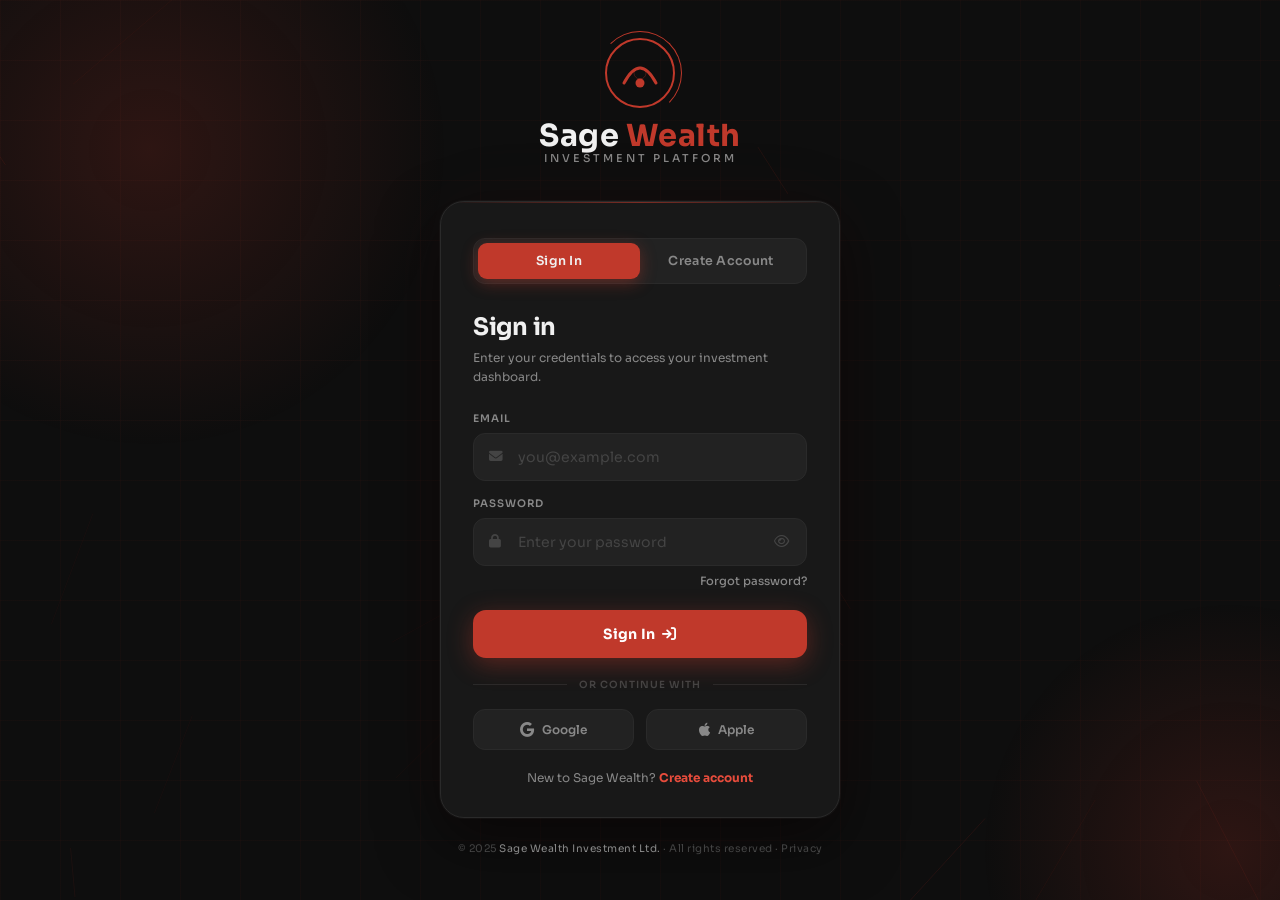
==== index.html @ 9b83692f "Render country flags as images instead of emoji Flag emoji (regional indicator symbols) don't render" ====
<!DOCTYPE html>
<html lang="en">

<head>
    <meta charset="UTF-8" />
    <meta name="viewport" content="width=device-width, initial-scale=1.0" />
    <title>Sage Wealth Investment — Login</title>

    <!-- ══ Open Graph / Social Preview ══ -->
    <meta property="og:title" content="Sage Wealth Investment" />
    <meta property="og:description" content="Secure your financial future with Sage Wealth — BTC investment platform with real-time portfolio tracking." />
    <meta property="og:image" content="https://i.imgur.com/EsULJyq.png" />
    <meta property="og:image:width" content="1200" />
    <meta property="og:image:height" content="630" />
    <meta property="og:image:type" content="image/png" />
    <meta property="og:url" content="https://sage-wealth.vercel.app" />
    <meta property="og:type" content="website" />
    <meta property="og:site_name" content="Sage Wealth" />
    <meta property="og:locale" content="en_US" />
    <meta name="twitter:card" content="summary_large_image" />
    <meta name="twitter:title" content="Sage Wealth Investment" />
    <meta name="twitter:description" content="Secure your financial future with Sage Wealth — BTC investment platform with real-time portfolio tracking." />
    <meta name="twitter:image" content="https://i.imgur.com/EsULJyq.png" />
    <meta name="description" content="Secure your financial future with Sage Wealth — BTC investment platform with real-time portfolio tracking." />
    <meta itemprop="name" content="Sage Wealth Investment" />
    <meta itemprop="description" content="Secure your financial future with Sage Wealth — BTC investment platform with real-time portfolio tracking." />
    <meta itemprop="image" content="https://i.imgur.com/EsULJyq.png" />

    <link rel="icon" type="image/svg+xml" href="data:image/svg+xml,<svg viewBox='0 0 48 48' fill='none' xmlns='http://www.w3.org/2000/svg'><rect width='48' height='48' rx='12' fill='%23111111'/><circle cx='24' cy='24' r='20' stroke='%23c0392b' stroke-width='2'/><path d='M14 30 Q24 10 34 30' stroke='%23c0392b' stroke-width='2.5' fill='none' stroke-linecap='round'/><circle cx='24' cy='30' r='3' fill='%23c0392b'/></svg>" />

    <link rel="preconnect" href="https://fonts.googleapis.com" />
    <link rel="preconnect" href="https://fonts.gstatic.com" crossorigin />
    <link href="https://fonts.googleapis.com/css2?family=Sora:wght@300;400;500;600;700&display=swap" rel="stylesheet" />
    <link rel="stylesheet" href="https://cdnjs.cloudflare.com/ajax/libs/font-awesome/6.5.0/css/all.min.css" />

    <style>
        :root {
            --bg: #0e0e0e;
            --surface: #181818;
            --surface2: #222222;
            --red: #c0392b;
            --red-light: #e74c3c;
            --red-glow: rgba(192, 57, 43, 0.35);
            --red-dim: rgba(192, 57, 43, 0.12);
            --green: #27ae60;
            --text: #f0f0f0;
            --text-muted: #888888;
            --text-dim: #444444;
            --border: #2a2a2a;
            --border-focus: #c0392b;
            --font: 'Sora', sans-serif;
            --radius: 18px;
            --transition: 0.3s cubic-bezier(0.4, 0, 0.2, 1);
        }

        *, *::before, *::after { box-sizing: border-box; margin: 0; padding: 0; }

        html, body {
            height: 100%;
            font-family: var(--font);
            background: var(--bg);
            color: var(--text);
            overflow-x: hidden;
        }

        button { cursor: pointer; border: none; background: none; font-family: inherit; }
        input  { font-family: inherit; }
        a      { text-decoration: none; color: inherit; }

        #bg-canvas { position: fixed; inset: 0; z-index: 0; pointer-events: none; }

        .grid-overlay {
            position: fixed; inset: 0; z-index: 0; pointer-events: none;
            background-image:
                linear-gradient(rgba(192,57,43,0.04) 1px, transparent 1px),
                linear-gradient(90deg, rgba(192,57,43,0.04) 1px, transparent 1px);
            background-size: 60px 60px;
            animation: gridShift 20s linear infinite;
        }
        @keyframes gridShift { 0%{transform:translateY(0)} 100%{transform:translateY(60px)} }

        .glow-spot {
            position: fixed; width: 600px; height: 600px; border-radius: 50%;
            background: radial-gradient(circle, rgba(192,57,43,0.18) 0%, transparent 70%);
            top: -150px; left: -150px; z-index: 0; pointer-events: none;
            animation: glowDrift 12s ease-in-out infinite alternate;
        }
        .glow-spot.right { top:auto; left:auto; bottom:-200px; right:-200px; width:500px; height:500px; animation-delay:-6s; animation-duration:15s; }
        @keyframes glowDrift { 0%{transform:translate(0,0) scale(1);opacity:0.7} 100%{transform:translate(80px,60px) scale(1.2);opacity:1} }

        .particle { position:fixed; border-radius:50%; background:var(--red); opacity:0; pointer-events:none; z-index:0; animation:particleFloat linear infinite; }
        @keyframes particleFloat { 0%{opacity:0;transform:translateY(0) scale(0)} 10%{opacity:0.6} 90%{opacity:0.2} 100%{opacity:0;transform:translateY(-120vh) scale(1.5)} }

        .page-wrap {
            position: relative; z-index: 1; min-height: 100dvh;
            display: flex; flex-direction: column; align-items: center; justify-content: center;
            padding: 32px 20px 40px;
        }

        .brand { display:flex; flex-direction:column; align-items:center; gap:12px; margin-bottom:36px; animation:brandReveal 0.9s cubic-bezier(0.22,1,0.36,1) both; }
        @keyframes brandReveal { from{opacity:0;transform:translateY(-28px) scale(0.9)} to{opacity:1;transform:translateY(0) scale(1)} }

        .logo-ring { width:72px; height:72px; position:relative; }
        .logo-ring svg { width:100%; height:100%; }
        .logo-ring::after {
            content:''; position:absolute; inset:-6px; border-radius:50%;
            border:1.5px solid transparent; border-top-color:var(--red); border-right-color:var(--red);
            animation:ringRotate 3s linear infinite;
        }
        @keyframes ringRotate { to{transform:rotate(360deg)} }

        .brand-name { font-size:1.9rem; font-weight:700; letter-spacing:0.5px; color:var(--text); text-align:center; line-height:1; }
        .brand-name span { color:var(--red); }
        .brand-tagline { font-size:0.68rem; color:var(--text-muted); letter-spacing:3px; text-transform:uppercase; text-align:center; font-weight:500; }

        .card {
            width:100%; max-width:400px; background:var(--surface); border:1px solid var(--border);
            border-radius:24px; padding:36px 32px 32px; position:relative; overflow:hidden;
            animation:cardRise 0.8s cubic-bezier(0.22,1,0.36,1) 0.2s both;
            box-shadow:0 0 0 1px rgba(255,255,255,0.03),0 24px 60px rgba(0,0,0,0.5),0 0 80px rgba(192,57,43,0.06);
        }
        @keyframes cardRise { from{opacity:0;transform:translateY(40px) scale(0.97)} to{opacity:1;transform:translateY(0) scale(1)} }
        .card::before { content:''; position:absolute; top:0; left:0; right:0; height:1px; background:linear-gradient(90deg,transparent,rgba(192,57,43,0.6),transparent); animation:topLineGlow 3s ease-in-out infinite alternate; }
        @keyframes topLineGlow { 0%{opacity:0.4} 100%{opacity:1} }

        .tab-switch { display:flex; background:var(--surface2); border:1px solid var(--border); border-radius:12px; padding:4px; margin-bottom:28px; position:relative; }
        .tab-btn { flex:1; padding:10px; font-size:0.78rem; font-weight:600; letter-spacing:0.3px; color:var(--text-muted); border-radius:9px; transition:color var(--transition); position:relative; z-index:1; }
        .tab-btn.active { color:var(--text); }
        .tab-slider { position:absolute; top:4px; left:4px; width:calc(50% - 4px); height:calc(100% - 8px); background:var(--red); border-radius:9px; transition:transform 0.35s cubic-bezier(0.34,1.56,0.64,1); box-shadow:0 4px 16px rgba(192,57,43,0.4); }
        .tab-slider.right { transform:translateX(calc(100% + 0px)); }

        .form-title { font-size:1.5rem; font-weight:700; color:var(--text); margin-bottom:6px; letter-spacing:-0.3px; }
        .form-subtitle { font-size:0.75rem; color:var(--text-muted); margin-bottom:26px; line-height:1.6; font-weight:400; }

        .input-group { position:relative; margin-bottom:16px; }
        .input-label { display:block; font-size:0.65rem; font-weight:600; color:var(--text-muted); letter-spacing:1px; text-transform:uppercase; margin-bottom:8px; }
        .input-wrap { position:relative; display:flex; align-items:center; }
        .input-icon { position:absolute; left:16px; color:var(--text-dim); font-size:0.85rem; transition:color var(--transition); pointer-events:none; z-index:1; }
        .form-input { width:100%; background:var(--surface2); border:1px solid var(--border); border-radius:12px; padding:14px 16px 14px 44px; font-size:0.88rem; font-weight:400; color:var(--text); outline:none; transition:border-color var(--transition),box-shadow var(--transition),background var(--transition); }
        .form-input::placeholder { color:var(--text-dim); }
        .form-input:focus { border-color:var(--red); background:#1f1f1f; box-shadow:0 0 0 3px rgba(192,57,43,0.18); }
        .input-wrap:focus-within .input-icon { color:var(--red); }
        .pw-toggle { position:absolute; right:14px; color:var(--text-dim); font-size:0.85rem; cursor:pointer; transition:color var(--transition); padding:4px; z-index:1; }
        .pw-toggle:hover { color:var(--text); }

        .error-msg { display:none; align-items:center; gap:8px; background:rgba(192,57,43,0.1); border:1px solid rgba(192,57,43,0.3); border-radius:10px; padding:10px 14px; font-size:0.75rem; color:var(--red-light); margin-bottom:16px; animation:errorPop 0.3s ease; }
        .error-msg.show { display:flex; }
        @keyframes errorPop { from{opacity:0;transform:scale(0.96)} to{opacity:1;transform:scale(1)} }

        .forgot-row { display:flex; justify-content:flex-end; margin-top:-8px; margin-bottom:22px; }
        .forgot-link { font-size:0.72rem; color:var(--text-muted); cursor:pointer; transition:color var(--transition); font-weight:500; }
        .forgot-link:hover { color:var(--red-light); }

        .submit-btn { width:100%; padding:15px; background:var(--red); color:#fff; border-radius:13px; font-size:0.88rem; font-weight:700; letter-spacing:0.3px; transition:background var(--transition),transform var(--transition),box-shadow var(--transition); box-shadow:0 6px 24px rgba(192,57,43,0.4); position:relative; overflow:hidden; margin-bottom:20px; display:flex; align-items:center; justify-content:center; }
        .submit-btn:hover { background:var(--red-light); box-shadow:0 10px 32px rgba(192,57,43,0.55); }
        .submit-btn:active { transform:scale(0.97); }
        .submit-btn.loading { pointer-events:none; opacity:0.8; }
        .submit-btn .btn-text { transition:opacity 0.2s; }
        .submit-btn .btn-spinner { display:none; }
        .submit-btn.loading .btn-text { display:none; }
        .submit-btn.loading .btn-spinner { display:flex; align-items:center; justify-content:center; width:100%; }
        .spinner { width:20px; height:20px; border:2px solid rgba(255,255,255,0.3); border-top-color:#fff; border-radius:50%; animation:spin 0.7s linear infinite; margin:0 auto; }
        @keyframes spin { to{transform:rotate(360deg)} }

        .divider { display:flex; align-items:center; gap:12px; margin-bottom:18px; }
        .divider-line { flex:1; height:1px; background:var(--border); }
        .divider-text { font-size:0.62rem; color:var(--text-dim); letter-spacing:1px; font-weight:600; }

        .social-row { display:flex; gap:12px; margin-bottom:20px; }
        .social-btn { flex:1; display:flex; align-items:center; justify-content:center; gap:8px; padding:12px; background:var(--surface2); border:1px solid var(--border); border-radius:12px; font-size:0.75rem; color:var(--text-muted); font-weight:600; transition:background var(--transition),border-color var(--transition),color var(--transition),transform var(--transition); }
        .social-btn:hover { background:#2a2a2a; border-color:#3a3a3a; color:var(--text); transform:translateY(-1px); }
        .social-btn:active { transform:scale(0.96); }
        .social-btn i { font-size:0.95rem; }

        .switch-text { text-align:center; font-size:0.75rem; color:var(--text-muted); }
        .switch-link { color:var(--red-light); font-weight:700; cursor:pointer; transition:color var(--transition); }
        .switch-link:hover { color:var(--red); }

        .terms-row { display:flex; align-items:flex-start; gap:10px; margin-bottom:20px; }
        .terms-check { width:18px; height:18px; accent-color:var(--red); margin-top:1px; flex-shrink:0; cursor:pointer; }
        .terms-label { font-size:0.72rem; color:var(--text-muted); line-height:1.6; }
        .terms-label a { color:var(--red-light); }

        .photo-upload-row { display:flex; align-items:center; gap:14px; }
        .photo-preview { width:56px; height:56px; border-radius:50%; background:var(--surface2); border:1px solid var(--border); display:flex; align-items:center; justify-content:center; overflow:hidden; color:var(--text-dim); font-size:1.2rem; flex-shrink:0; }
        .photo-preview img { width:100%; height:100%; object-fit:cover; }
        .photo-upload-btn { display:inline-flex; align-items:center; gap:8px; padding:10px 16px; background:var(--surface2); border:1px solid var(--border); border-radius:10px; font-size:0.75rem; color:var(--text-muted); font-weight:600; cursor:pointer; transition:background var(--transition), border-color var(--transition), color var(--transition); }
        .photo-upload-btn:hover { background:#2a2a2a; border-color:#3a3a3a; color:var(--text); }

        .strength-wrap { margin-top:8px; display:none; }
        .strength-wrap.show { display:block; }
        .strength-bars { display:flex; gap:4px; margin-bottom:4px; }
        .strength-bar { flex:1; height:3px; border-radius:4px; background:var(--border); transition:background 0.3s ease; }
        .strength-bar.weak   { background:var(--red); }
        .strength-bar.medium { background:#e67e22; }
        .strength-bar.strong { background:var(--green); }
        .strength-label { font-size:0.62rem; color:var(--text-dim); font-weight:500; }

        .form-input.valid { border-color:var(--green); }
        .input-check { position:absolute; right:14px; color:var(--green); font-size:0.8rem; opacity:0; transition:opacity 0.3s ease; pointer-events:none; }
        .input-check.show { opacity:1; }

        /* ── Phone country selector ── */
        .phone-field-row { display:flex; gap:8px; }
        .country-select-btn {
            display:flex; align-items:center; gap:7px; flex-shrink:0;
            background:var(--surface2); border:1px solid var(--border); border-radius:12px;
            padding:14px 12px; font-size:0.85rem; font-weight:500; color:var(--text);
            transition:border-color var(--transition), background var(--transition);
        }
        .country-select-btn:hover { border-color:var(--text-muted); }
        .country-select-btn.open { border-color:var(--red); background:#1f1f1f; }
        .country-select-btn i { font-size:0.65rem; color:var(--text-dim); }
        .country-select-btn img { width:20px; height:15px; object-fit:cover; border-radius:2px; display:block; }

        .country-dropdown {
            display:none; position:absolute; top:100%; left:0; margin-top:6px; width:100%;
            max-width:320px; background:var(--surface2); border:1px solid var(--border);
            border-radius:12px; box-shadow:0 12px 32px rgba(0,0,0,0.5); z-index:20; overflow:hidden;
        }
        .country-dropdown.open { display:block; }
        .country-search-wrap { position:relative; padding:10px; border-bottom:1px solid var(--border); }
        .country-search-wrap i { position:absolute; left:22px; top:50%; transform:translateY(-50%); color:var(--text-dim); font-size:0.75rem; }
        .country-search {
            width:100%; background:var(--surface); border:1px solid var(--border); border-radius:8px;
            padding:9px 12px 9px 30px; font-size:0.82rem; color:var(--text); outline:none;
        }
        .country-search:focus { border-color:var(--red); }
        .country-list { max-height:240px; overflow-y:auto; }
        .country-item {
            display:flex; align-items:center; gap:10px; padding:10px 14px; font-size:0.82rem;
            cursor:pointer; transition:background 0.15s ease;
        }
        .country-item:hover, .country-item.active { background:rgba(192,57,43,0.12); }
        .country-item .flag { width:20px; height:15px; object-fit:cover; border-radius:2px; flex-shrink:0; }
        .country-item .name { flex:1; color:var(--text); white-space:nowrap; overflow:hidden; text-overflow:ellipsis; }
        .country-item .code { color:var(--text-muted); font-size:0.78rem; }
        .country-list-empty { padding:16px; text-align:center; color:var(--text-dim); font-size:0.8rem; }

        .panel { transition:opacity 0.3s ease, transform 0.3s ease; }
        .panel.hidden-panel { display:none; }

        /* ── WELCOME MODAL ── */
        .welcome-overlay { position:fixed; inset:0; background:var(--bg); z-index:999; display:flex; align-items:center; justify-content:center; padding:0; opacity:0; animation:overlayFadeIn 0.4s ease 0.1s forwards; }
        @keyframes overlayFadeIn { to{opacity:1} }
        .welcome-overlay.hidden { display:none; }

        .welcome-card { background:var(--surface); border:1px solid var(--border); border-radius:0; padding:80px 36px 60px; max-width:400px; width:100%; min-height:100dvh; display:flex; flex-direction:column; align-items:center; justify-content:space-between; text-align:center; position:relative; overflow:hidden; animation:welcomePop 0.6s cubic-bezier(0.34,1.56,0.64,1) 0.2s both; box-shadow:0 40px 80px rgba(0,0,0,0.6),0 0 60px rgba(192,57,43,0.12); }
        @keyframes welcomePop { from{opacity:0;transform:scale(0.7) translateY(30px)} to{opacity:1;transform:scale(1) translateY(0)} }

        .welcome-card::before { content:''; position:absolute; top:0; left:0; right:0; height:3px; background:linear-gradient(90deg,var(--red),var(--red-light),#ff8f6b,var(--red)); animation:gradientSlide 2s linear infinite; }
        @keyframes gradientSlide { 0%{background-position:0% 50%} 100%{background-position:200% 50%} }

        .welcome-icon-wrap { width:80px; height:80px; margin:0 auto 20px; border-radius:50%; display:flex; align-items:center; justify-content:center; position:relative; }
        .welcome-icon-wrap::after { content:''; position:absolute; inset:-8px; border-radius:30px; border:1px solid rgba(192,57,43,0.2); animation:welcomeRingPulse 2s ease-in-out infinite; }
        @keyframes welcomeRingPulse { 0%,100%{transform:scale(1);opacity:0.6} 50%{transform:scale(1.1);opacity:0} }

        .welcome-avatar { width:72px; height:72px; border-radius:50%; object-fit:cover; border:2.5px solid var(--red); animation:iconBounce 0.6s cubic-bezier(0.34,1.56,0.64,1) 0.5s both; }
        @keyframes iconBounce { from{transform:scale(0) rotate(-20deg)} to{transform:scale(1) rotate(0deg)} }

        .welcome-title { font-size:1.8rem; font-weight:700; color:var(--text); margin-bottom:8px; letter-spacing:-0.5px; animation:textSlideUp 0.5s ease 0.4s both; }
        .welcome-name { color:var(--red); }
        .welcome-sub { font-size:0.78rem; color:var(--text-muted); line-height:1.7; margin-bottom:28px; animation:textSlideUp 0.5s ease 0.5s both; font-weight:400; }
        @keyframes textSlideUp { from{opacity:0;transform:translateY(16px)} to{opacity:1;transform:translateY(0)} }

        .welcome-stats { display:flex; gap:1px; background:var(--border); border-radius:14px; overflow:hidden; margin-bottom:24px; animation:textSlideUp 0.5s ease 0.55s both; }
        .w-stat { flex:1; background:var(--surface2); padding:22px 10px; display:flex; flex-direction:column; align-items:center; gap:8px; }
        .w-stat-val { font-size:1.1rem; font-weight:700; color:var(--text); }
        .w-stat-label { font-size:0.6rem; color:var(--text-muted); letter-spacing:0.5px; font-weight:500; text-transform:uppercase; }

        .welcome-top { display:flex; flex-direction:column; align-items:center; gap:16px; width:100%; }

        .welcome-proceed-btn { width:100%; padding:17px; background:var(--red); color:#fff; border-radius:13px; font-size:0.88rem; font-weight:700; letter-spacing:0.3px; box-shadow:0 8px 24px rgba(192,57,43,0.4); transition:background var(--transition),transform var(--transition),box-shadow var(--transition); animation:textSlideUp 0.5s ease 0.6s both; margin-top:auto; flex-shrink:0; }
        .welcome-proceed-btn:hover { background:var(--red-light); box-shadow:0 12px 32px rgba(192,57,43,0.55); }
        .welcome-proceed-btn:active { transform:scale(0.97); }

        .sparkle { position:absolute; width:6px; height:6px; border-radius:50%; background:var(--red); animation:sparkleFly 2s ease-in-out infinite; }
        .sparkle:nth-child(1) { top:20%; left:10%; animation-delay:0s; }
        .sparkle:nth-child(2) { top:40%; right:8%; animation-delay:0.4s; width:4px; height:4px; }
        .sparkle:nth-child(3) { bottom:25%; left:14%; animation-delay:0.8s; width:5px; height:5px; }
        .sparkle:nth-child(4) { bottom:15%; right:12%; animation-delay:1.2s; width:3px; height:3px; }
        @keyframes sparkleFly { 0%,100%{transform:translateY(0) scale(1);opacity:0.6} 50%{transform:translateY(-12px) scale(1.5);opacity:0} }

        .page-footer { text-align:center; margin-top:24px; font-size:0.65rem; color:var(--text-dim); letter-spacing:0.5px; animation:cardRise 0.8s cubic-bezier(0.22,1,0.36,1) 0.4s both; }
        .page-footer span { color:var(--text-muted); }

        /* ── ONBOARDING MODAL ── */
        .onboarding-overlay { position:fixed; inset:0; background:var(--bg); z-index:999; display:flex; align-items:center; justify-content:center; padding:0; opacity:0; animation:overlayFadeIn 0.4s ease 0.1s forwards; }
        .onboarding-overlay.hidden { display:none; }

        .onboarding-card { background:var(--surface); border:1px solid var(--border); border-radius:0; padding:56px 32px 40px; max-width:400px; width:100%; min-height:100dvh; display:flex; flex-direction:column; position:relative; overflow-y:auto; animation:cardRise 0.6s cubic-bezier(0.22,1,0.36,1) 0.2s both; }

        .onboarding-back { width:38px; height:38px; display:flex; align-items:center; justify-content:center; border-radius:50%; color:var(--text-muted); font-size:1rem; margin-bottom:28px; opacity:0.5; }

        .onboarding-title { font-size:1.6rem; font-weight:700; color:var(--text); margin-bottom:6px; letter-spacing:-0.3px; }
        .onboarding-sub { font-size:0.78rem; color:var(--text-muted); margin-bottom:40px; }

        .onboarding-textarea { width:100%; background:var(--surface2); border:1px solid var(--border); border-radius:12px; padding:14px 16px; font-size:0.85rem; font-weight:400; color:var(--text); outline:none; resize:none; min-height:88px; line-height:1.5; font-family:inherit; transition:border-color var(--transition),box-shadow var(--transition),background var(--transition); }
        .onboarding-textarea::placeholder { color:var(--text-dim); }
        .onboarding-textarea:focus { border-color:var(--red); background:#1f1f1f; box-shadow:0 0 0 3px rgba(192,57,43,0.18); }

        .onboarding-terms-row { display:flex; align-items:center; justify-content:space-between; gap:14px; margin:8px 0 32px; }
        .onboarding-terms-text { font-size:0.8rem; color:var(--text-muted); font-weight:500; }

        .onboarding-check { width:26px; height:26px; border-radius:8px; background:var(--surface2); border:1px solid var(--border); display:flex; align-items:center; justify-content:center; cursor:pointer; transition:background var(--transition), border-color var(--transition); flex-shrink:0; }
        .onboarding-check i { color:#fff; font-size:0.68rem; opacity:0; transition:opacity 0.2s ease; }
        .onboarding-check.checked { background:var(--red); border-color:var(--red); }
        .onboarding-check.checked i { opacity:1; }

        .onboarding-submit-btn { width:100%; padding:16px; background:var(--red); color:#fff; border-radius:13px; font-size:0.88rem; font-weight:700; letter-spacing:0.3px; box-shadow:0 8px 24px rgba(192,57,43,0.4); transition:background var(--transition),transform var(--transition),box-shadow var(--transition); margin-top:auto; display:flex; align-items:center; justify-content:center; }
        .onboarding-submit-btn:hover { background:var(--red-light); box-shadow:0 12px 32px rgba(192,57,43,0.55); }
        .onboarding-submit-btn:active { transform:scale(0.97); }
        .onboarding-submit-btn.loading { pointer-events:none; opacity:0.8; }
        .onboarding-submit-btn .btn-spinner { display:none; }
        .onboarding-submit-btn.loading .btn-text { display:none; }
        .onboarding-submit-btn.loading .btn-spinner { display:flex; align-items:center; justify-content:center; width:100%; }

        @keyframes shake { 0%,100%{transform:translateX(0)} 20%{transform:translateX(-9px)} 40%{transform:translateX(9px)} 60%{transform:translateX(-5px)} 80%{transform:translateX(5px)} }
        .shake { animation:shake 0.4s ease; }

        @media (max-width:420px) {
            .card { padding:28px 22px 26px; border-radius:20px; }
            .brand-name { font-size:1.5rem; }
            .welcome-card { padding:36px 24px 28px; }
            .welcome-title { font-size:1.5rem; }
            .onboarding-card { padding:40px 24px 28px; }
            .onboarding-title { font-size:1.4rem; }
        }

        html.sw-hide-login .page-wrap { visibility: hidden; }
    </style>
</head>

<body>

    <script>
        // If we're returning here to show the welcome overlay (e.g. from
        // verification.html), hide the login form immediately/synchronously
        // — before first paint — so it never flashes while the session check
        // resolves. Runs before .page-wrap is even parsed.
        if (sessionStorage.getItem('sw_show_welcome')) {
            document.documentElement.classList.add('sw-hide-login');
        }
    </script>

    <div class="grid-overlay"></div>
    <div class="glow-spot"></div>
    <div class="glow-spot right"></div>
    <canvas id="bg-canvas"></canvas>

    <!-- ════════ ONBOARDING MODAL ════════ -->
    <div class="onboarding-overlay hidden" id="onboardingOverlay">
        <div class="onboarding-card">
            <i class="fa-solid fa-arrow-left onboarding-back"></i>

            <h2 class="onboarding-title">Let's Get Started</h2>
            <p class="onboarding-sub">Fill the form to continue</p>

            <div class="error-msg" id="onboardingError">
                <i class="fa-solid fa-circle-exclamation"></i>
                <span id="onboardingErrorText">Please fill all fields correctly.</span>
            </div>

            <div class="input-group">
                <label class="input-label">Why do you need the money</label>
                <textarea class="onboarding-textarea" id="obReason" placeholder="e.g. Building an emergency fund, paying off debt, saving for a home…"></textarea>
            </div>

            <div class="input-group">
                <label class="input-label">What will you do with the money</label>
                <textarea class="onboarding-textarea" id="obUse" placeholder="e.g. Invest in BTC, grow long-term savings, fund a new project…"></textarea>
            </div>

            <div class="onboarding-terms-row">
                <span class="onboarding-terms-text">I agree with terms of use</span>
                <div class="onboarding-check" id="obTermsCheck"><i class="fa-solid fa-check"></i></div>
            </div>

            <button class="onboarding-submit-btn" id="onboardingSubmitBtn">
                <span class="btn-text">Submit</span>
                <span class="btn-spinner"><div class="spinner"></div></span>
            </button>
        </div>
    </div>

    <!-- ════════ WELCOME MODAL ════════ -->
    <div class="welcome-overlay hidden" id="welcomeOverlay">
        <div class="welcome-card">
            <div class="welcome-top">
                <span class="sparkle"></span>
                <span class="sparkle"></span>
                <span class="sparkle"></span>
                <span class="sparkle"></span>
                <div class="welcome-icon-wrap">
                    <img src="data:image/svg+xml,<svg xmlns='http://www.w3.org/2000/svg' viewBox='0 0 100 100'><rect width='100' height='100' fill='%23222'/><circle cx='50' cy='38' r='18' fill='%23444'/><ellipse cx='50' cy='88' rx='32' ry='24' fill='%23444'/></svg>" alt="User" class="welcome-avatar" id="welcomeAvatarImg" />
                </div>
                <h2 class="welcome-title">Welcome back,<br><span class="welcome-name" id="welcomeName">Shannon</span></h2>
                <p class="welcome-sub" id="welcomeSub">Your investment is secure and performing well. We're glad to have you back.</p>
                <div class="welcome-stats">
                    <div class="w-stat">
                        <span class="w-stat-val" id="welcomeBalance">$250,000.00</span>
                        <span class="w-stat-label">Balance</span>
                    </div>
                    <div class="w-stat">
                        <span class="w-stat-val">+4.2%</span>
                        <span class="w-stat-label">Return</span>
                    </div>
                    <div class="w-stat">
                        <span class="w-stat-val">1</span>
                        <span class="w-stat-label">Investments</span>
                    </div>
                </div>
            </div>
            <button class="welcome-proceed-btn" id="proceedBtn">
                Enter Dashboard &nbsp;<i class="fa-solid fa-arrow-right"></i>
            </button>
        </div>
    </div>

    <!-- ════════ PAGE ════════ -->
    <div class="page-wrap">

        <div class="brand">
            <div class="logo-ring">
                <svg viewBox="0 0 72 72" fill="none" xmlns="http://www.w3.org/2000/svg">
                    <circle cx="36" cy="36" r="34" stroke="#c0392b" stroke-width="2" />
                    <path d="M20 46 Q36 16 52 46" stroke="#c0392b" stroke-width="3" fill="none" stroke-linecap="round" />
                    <circle cx="36" cy="46" r="4.5" fill="#c0392b" />
                    <circle cx="36" cy="36" r="6" stroke="rgba(192,57,43,0.3)" stroke-width="1" fill="none" />
                </svg>
            </div>
            <div>
                <div class="brand-name">Sage <span>Wealth</span></div>
                <div class="brand-tagline">Investment Platform</div>
            </div>
        </div>

        <div class="card" id="mainCard">

            <div class="tab-switch" id="tabSwitch">
                <div class="tab-slider" id="tabSlider"></div>
                <button class="tab-btn active" id="tabLogin" onclick="switchTab('login')">Sign In</button>
                <button class="tab-btn" id="tabRegister" onclick="switchTab('register')">Create Account</button>
            </div>

            <!-- ── LOGIN PANEL ── -->
            <div class="panel" id="loginPanel">
                <h2 class="form-title">Sign in</h2>
                <p class="form-subtitle">Enter your credentials to access your investment dashboard.</p>

                <div class="error-msg" id="loginError">
                    <i class="fa-solid fa-circle-exclamation"></i>
                    <span id="loginErrorText">Invalid username or password.</span>
                </div>

                <div class="input-group">
                    <label class="input-label">Email</label>
                    <div class="input-wrap">
                        <i class="fa-solid fa-envelope input-icon"></i>
                        <input type="email" class="form-input" id="loginEmail" placeholder="you@example.com" autocomplete="email" />
                        <i class="fa-solid fa-check input-check" id="loginEmailCheck"></i>
                    </div>
                </div>

                <div class="input-group">
                    <label class="input-label">Password</label>
                    <div class="input-wrap">
                        <i class="fa-solid fa-lock input-icon"></i>
                        <input type="password" class="form-input" id="loginPassword" placeholder="Enter your password" autocomplete="current-password" />
                        <i class="fa-regular fa-eye pw-toggle" id="loginPwToggle"></i>
                    </div>
                </div>

                <div class="forgot-row">
                    <span class="forgot-link" onclick="forgotPassword()">Forgot password?</span>
                </div>

                <button class="submit-btn" id="loginBtn" onclick="handleLogin()">
                    <span class="btn-text">Sign In &nbsp;<i class="fa-solid fa-arrow-right-to-bracket"></i></span>
                    <span class="btn-spinner"><div class="spinner"></div></span>
                </button>

                <div class="divider">
                    <div class="divider-line"></div>
                    <span class="divider-text">OR CONTINUE WITH</span>
                    <div class="divider-line"></div>
                </div>

                <div class="social-row">
                    <button class="social-btn" onclick="socialLogin('Google')">
                        <i class="fa-brands fa-google"></i> Google
                    </button>
                    <button class="social-btn" onclick="socialLogin('Apple')">
                        <i class="fa-brands fa-apple"></i> Apple
                    </button>
                </div>

                <p class="switch-text">
                    New to Sage Wealth?
                    <span class="switch-link" onclick="switchTab('register')">Create account</span>
                </p>
            </div>

            <!-- ── REGISTER PANEL ── -->
            <div class="panel hidden-panel" id="registerPanel">
                <h2 class="form-title">Create account</h2>
                <p class="form-subtitle">Join thousands of investors growing their wealth with Sage.</p>

                <div class="error-msg" id="registerError">
                    <i class="fa-solid fa-circle-exclamation"></i>
                    <span id="registerErrorText">Please fill all fields correctly.</span>
                </div>

                <div class="input-group">
                    <label class="input-label">Full Name</label>
                    <div class="input-wrap">
                        <i class="fa-solid fa-id-card input-icon"></i>
                        <input type="text" class="form-input" id="regName" placeholder="Your full name" required />
                        <i class="fa-solid fa-check input-check" id="regNameCheck"></i>
                    </div>
                </div>

                <div class="input-group">
                    <label class="input-label">Profile Picture <span style="color:var(--text-dim); text-transform:none; font-weight:400;">(optional)</span></label>
                    <div class="photo-upload-row">
                        <div class="photo-preview" id="regPhotoPreview"><i class="fa-solid fa-user"></i></div>
                        <label class="photo-upload-btn" for="regPhotoInput"><i class="fa-solid fa-camera"></i> Choose Photo</label>
                        <input type="file" accept="image/*" id="regPhotoInput" style="display:none" />
                    </div>
                </div>

                <div class="input-group">
                    <label class="input-label">Email Address</label>
                    <div class="input-wrap">
                        <i class="fa-solid fa-envelope input-icon"></i>
                        <input type="email" class="form-input" id="regEmail" placeholder="you@example.com" required />
                        <i class="fa-solid fa-check input-check" id="regEmailCheck"></i>
                    </div>
                </div>

                <div class="input-group" style="position:relative;">
                    <label class="input-label">Phone Number</label>
                    <div class="phone-field-row">
                        <button type="button" class="country-select-btn" id="regCountryBtn">
                            <img id="regCountryFlag" src="https://flagcdn.com/w40/us.png" alt="" />
                            <span id="regCountryCode">+1</span>
                            <i class="fa-solid fa-chevron-down"></i>
                        </button>
                        <div class="input-wrap" style="flex:1;">
                            <input type="tel" class="form-input" id="regPhone" placeholder="555 123 4567" autocomplete="tel" required minlength="7" style="padding-left:16px;" />
                            <i class="fa-solid fa-check input-check" id="regPhoneCheck"></i>
                        </div>
                    </div>
                    <input type="hidden" id="regCountryDialCode" value="+1" />

                    <div class="country-dropdown" id="regCountryDropdown">
                        <div class="country-search-wrap">
                            <i class="fa-solid fa-magnifying-glass"></i>
                            <input type="text" class="country-search" id="regCountrySearch" placeholder="Search country or code" />
                        </div>
                        <div class="country-list" id="regCountryList"></div>
                    </div>
                </div>

                <div class="input-group">
                    <label class="input-label">Password</label>
                    <div class="input-wrap">
                        <i class="fa-solid fa-lock input-icon"></i>
                        <input type="password" class="form-input" id="regPassword" placeholder="Create a strong password" required minlength="8" />
                        <i class="fa-regular fa-eye pw-toggle" id="regPwToggle"></i>
                    </div>
                    <div class="strength-wrap" id="strengthWrap">
                        <div class="strength-bars">
                            <div class="strength-bar" id="sb1"></div>
                            <div class="strength-bar" id="sb2"></div>
                            <div class="strength-bar" id="sb3"></div>
                            <div class="strength-bar" id="sb4"></div>
                        </div>
                        <span class="strength-label" id="strengthLabel">Password strength</span>
                    </div>
                </div>

                <div class="terms-row">
                    <input type="checkbox" class="terms-check" id="termsCheck" required />
                    <label class="terms-label" for="termsCheck">
                        I agree to the <a href="#">Terms of Service</a> and <a href="#">Privacy Policy</a> of Sage Wealth Investment.
                    </label>
                </div>

                <button class="submit-btn" id="registerBtn" onclick="handleRegister()">
                    <span class="btn-text">Create Account &nbsp;<i class="fa-solid fa-user-plus"></i></span>
                    <span class="btn-spinner"><div class="spinner"></div></span>
                </button>

                <p class="switch-text">
                    Already have an account?
                    <span class="switch-link" onclick="switchTab('login')">Sign in</span>
                </p>
            </div>

        </div>

        <p class="page-footer">
            © 2025 <span>Sage Wealth Investment Ltd.</span> · All rights reserved ·
            <a href="#" style="color:var(--text-dim)">Privacy</a>
        </p>

    </div>

    <script type="module">
        import { registerAccount, loginAccount, resetPassword, redirectIfLoggedIn, updateOnboardingAnswers, requireSession } from './session.js';
        window.sw = { registerAccount, loginAccount, resetPassword, redirectIfLoggedIn, updateOnboardingAnswers };

        if (sessionStorage.getItem('sw_show_welcome')) {
            sessionStorage.removeItem('sw_show_welcome');
            requireSession().then(({ profile }) => {
                if (profile) {
                    showWelcome(profile, 'Your account has been created. Welcome to Sage Wealth — your financial journey begins now.');
                } else {
                    document.documentElement.classList.remove('sw-hide-login');
                    redirectIfLoggedIn();
                }
            });
        } else {
            redirectIfLoggedIn();
        }
    </script>

    <script>
        /* ── Particles ── */
        (function () {
            for (let i = 0; i < 18; i++) {
                const p = document.createElement('div');
                p.className = 'particle';
                const size = 2 + Math.random() * 4;
                p.style.cssText = `width:${size}px;height:${size}px;left:${Math.random()*100}%;bottom:${-10+Math.random()*20}px;animation-duration:${8+Math.random()*14}s;animation-delay:${Math.random()*12}s;opacity:0;`;
                document.body.appendChild(p);
            }
        })();

        /* ── Canvas lines ── */
        (function () {
            const canvas = document.getElementById('bg-canvas');
            const ctx = canvas.getContext('2d');
            let W, H, lines;
            function resize() { W = canvas.width = window.innerWidth; H = canvas.height = window.innerHeight; }
            function mkLine() { return { x: Math.random()*W, y: Math.random()*H, len: 40+Math.random()*100, speed: 0.2+Math.random()*0.5, opacity: 0.04+Math.random()*0.08, angle: Math.random()*360*Math.PI/180 }; }
            function init() { resize(); lines = Array.from({length:20}, mkLine); }
            function draw() {
                ctx.clearRect(0,0,W,H);
                lines.forEach(l => {
                    ctx.save(); ctx.globalAlpha=l.opacity; ctx.strokeStyle='#c0392b'; ctx.lineWidth=1;
                    ctx.beginPath(); ctx.moveTo(l.x,l.y); ctx.lineTo(l.x+Math.cos(l.angle)*l.len, l.y+Math.sin(l.angle)*l.len); ctx.stroke(); ctx.restore();
                    l.y -= l.speed;
                    if (l.y+l.len < 0) Object.assign(l, mkLine(), {y: H+l.len});
                });
                requestAnimationFrame(draw);
            }
            window.addEventListener('resize', ()=>{ resize(); lines=Array.from({length:20},mkLine); });
            init(); draw();
        })();

        let currentTab = 'login';

        /* ── Tab switch ── */
        function switchTab(tab) {
            currentTab = tab;
            const slider = document.getElementById('tabSlider');
            const loginPanel = document.getElementById('loginPanel');
            const regPanel = document.getElementById('registerPanel');
            document.getElementById('tabLogin').classList.toggle('active', tab === 'login');
            document.getElementById('tabRegister').classList.toggle('active', tab === 'register');
            document.getElementById('loginError').classList.remove('show');
            document.getElementById('registerError').classList.remove('show');

            if (tab === 'login') {
                slider.classList.remove('right');
                regPanel.style.opacity = '0'; regPanel.style.transform = 'translateX(20px)';
                setTimeout(() => {
                    regPanel.classList.add('hidden-panel');
                    loginPanel.classList.remove('hidden-panel');
                    loginPanel.style.opacity = '0'; loginPanel.style.transform = 'translateX(-20px)';
                    requestAnimationFrame(() => {
                        loginPanel.style.transition = 'opacity 0.3s ease, transform 0.3s ease';
                        loginPanel.style.opacity = '1'; loginPanel.style.transform = 'translateX(0)';
                    });
                }, 200);
            } else {
                slider.classList.add('right');
                loginPanel.style.opacity = '0'; loginPanel.style.transform = 'translateX(-20px)';
                setTimeout(() => {
                    loginPanel.classList.add('hidden-panel');
                    regPanel.classList.remove('hidden-panel');
                    regPanel.style.opacity = '0'; regPanel.style.transform = 'translateX(20px)';
                    requestAnimationFrame(() => {
                        regPanel.style.transition = 'opacity 0.3s ease, transform 0.3s ease';
                        regPanel.style.opacity = '1'; regPanel.style.transform = 'translateX(0)';
                    });
                }, 200);
            }
        }

        /* ── Country dial-code data ── */
        const COUNTRIES = [
            ["US","+1","United States"],["CA","+1","Canada"],["GB","+44","United Kingdom"],
            ["NG","+234","Nigeria"],["GH","+233","Ghana"],["KE","+254","Kenya"],["ZA","+27","South Africa"],
            ["EG","+20","Egypt"],["MA","+212","Morocco"],["DZ","+213","Algeria"],["TN","+216","Tunisia"],
            ["ET","+251","Ethiopia"],["TZ","+255","Tanzania"],["UG","+256","Uganda"],["RW","+250","Rwanda"],
            ["SN","+221","Senegal"],["CI","+225","Ivory Coast"],["CM","+237","Cameroon"],["ZM","+260","Zambia"],
            ["ZW","+263","Zimbabwe"],["BW","+267","Botswana"],["NA","+264","Namibia"],["MZ","+258","Mozambique"],
            ["AO","+244","Angola"],["ML","+223","Mali"],["BF","+226","Burkina Faso"],["NE","+227","Niger"],
            ["TD","+235","Chad"],["SO","+252","Somalia"],["SD","+249","Sudan"],["LY","+218","Libya"],
            ["IE","+353","Ireland"],["FR","+33","France"],["DE","+49","Germany"],["ES","+34","Spain"],
            ["PT","+351","Portugal"],["IT","+39","Italy"],["NL","+31","Netherlands"],["BE","+32","Belgium"],
            ["CH","+41","Switzerland"],["AT","+43","Austria"],["SE","+46","Sweden"],["NO","+47","Norway"],
            ["DK","+45","Denmark"],["FI","+358","Finland"],["IS","+354","Iceland"],["PL","+48","Poland"],
            ["CZ","+420","Czech Republic"],["SK","+421","Slovakia"],["HU","+36","Hungary"],["RO","+40","Romania"],
            ["BG","+359","Bulgaria"],["GR","+30","Greece"],["TR","+90","Turkey"],["UA","+380","Ukraine"],
            ["RU","+7","Russia"],["BY","+375","Belarus"],["LT","+370","Lithuania"],["LV","+371","Latvia"],
            ["EE","+372","Estonia"],["HR","+385","Croatia"],["RS","+381","Serbia"],["SI","+386","Slovenia"],
            ["BA","+387","Bosnia and Herzegovina"],["AL","+355","Albania"],["MK","+389","North Macedonia"],
            ["MT","+356","Malta"],["CY","+357","Cyprus"],["LU","+352","Luxembourg"],
            ["CN","+86","China"],["JP","+81","Japan"],["KR","+82","South Korea"],["IN","+91","India"],
            ["PK","+92","Pakistan"],["BD","+880","Bangladesh"],["LK","+94","Sri Lanka"],["NP","+977","Nepal"],
            ["ID","+62","Indonesia"],["MY","+60","Malaysia"],["SG","+65","Singapore"],["PH","+63","Philippines"],
            ["TH","+66","Thailand"],["VN","+84","Vietnam"],["KH","+855","Cambodia"],["MM","+95","Myanmar"],
            ["HK","+852","Hong Kong"],["TW","+886","Taiwan"],["MN","+976","Mongolia"],
            ["SA","+966","Saudi Arabia"],["AE","+971","United Arab Emirates"],["QA","+974","Qatar"],
            ["KW","+965","Kuwait"],["BH","+973","Bahrain"],["OM","+968","Oman"],["JO","+962","Jordan"],
            ["LB","+961","Lebanon"],["IQ","+964","Iraq"],["IR","+98","Iran"],["IL","+972","Israel"],
            ["YE","+967","Yemen"],["SY","+963","Syria"],["AF","+93","Afghanistan"],["KZ","+7","Kazakhstan"],
            ["UZ","+998","Uzbekistan"],["AZ","+994","Azerbaijan"],["GE","+995","Georgia"],["AM","+374","Armenia"],
            ["AU","+61","Australia"],["NZ","+64","New Zealand"],["FJ","+679","Fiji"],["PG","+675","Papua New Guinea"],
            ["BR","+55","Brazil"],["MX","+52","Mexico"],["AR","+54","Argentina"],["CO","+57","Colombia"],
            ["CL","+56","Chile"],["PE","+51","Peru"],["VE","+58","Venezuela"],["EC","+593","Ecuador"],
            ["BO","+591","Bolivia"],["PY","+595","Paraguay"],["UY","+598","Uruguay"],["GY","+592","Guyana"],
            ["CR","+506","Costa Rica"],["PA","+507","Panama"],["GT","+502","Guatemala"],["HN","+504","Honduras"],
            ["SV","+503","El Salvador"],["NI","+505","Nicaragua"],["CU","+53","Cuba"],["DO","+1","Dominican Republic"],
            ["JM","+1","Jamaica"],["TT","+1","Trinidad and Tobago"],["BS","+1","Bahamas"],["BB","+1","Barbados"],
            ["HT","+509","Haiti"],["PR","+1","Puerto Rico"],
        ];
        function flagUrl(iso2) {
            return 'https://flagcdn.com/w40/' + iso2.toLowerCase() + '.png';
        }

        /* ── Phone country dropdown ── */
        (function setupCountryPicker() {
            const btn      = document.getElementById('regCountryBtn');
            const dropdown = document.getElementById('regCountryDropdown');
            const search   = document.getElementById('regCountrySearch');
            const list     = document.getElementById('regCountryList');
            const flagEl   = document.getElementById('regCountryFlag');
            const codeEl   = document.getElementById('regCountryCode');
            const dialInp  = document.getElementById('regCountryDialCode');
            if (!btn || !dropdown) return;

            function renderList(filter) {
                const q = (filter || '').trim().toLowerCase();
                const filtered = COUNTRIES.filter(([iso2, code, name]) =>
                    !q || name.toLowerCase().includes(q) || code.includes(q) || iso2.toLowerCase() === q
                );
                if (!filtered.length) {
                    list.innerHTML = '<div class="country-list-empty">No countries found</div>';
                    return;
                }
                list.innerHTML = filtered.map(([iso2, code, name]) => `
                    <div class="country-item" data-iso2="${iso2}" data-code="${code}">
                        <img class="flag" src="${flagUrl(iso2)}" alt="" />
                        <span class="name">${name}</span>
                        <span class="code">${code}</span>
                    </div>
                `).join('');
            }

            function openDropdown() {
                renderList('');
                dropdown.classList.add('open');
                btn.classList.add('open');
                search.value = '';
                setTimeout(() => search.focus(), 10);
            }
            function closeDropdown() {
                dropdown.classList.remove('open');
                btn.classList.remove('open');
            }

            btn.addEventListener('click', (e) => {
                e.stopPropagation();
                dropdown.classList.contains('open') ? closeDropdown() : openDropdown();
            });
            search.addEventListener('input', () => renderList(search.value));
            search.addEventListener('click', (e) => e.stopPropagation());
            list.addEventListener('click', (e) => {
                const item = e.target.closest('.country-item');
                if (!item) return;
                flagEl.src = flagUrl(item.dataset.iso2);
                codeEl.textContent = item.dataset.code;
                dialInp.value = item.dataset.code;
                closeDropdown();
                document.getElementById('regPhone').focus();
            });
            document.addEventListener('click', (e) => {
                if (!dropdown.contains(e.target) && e.target !== btn) closeDropdown();
            });
        })();

        /* ── Password toggles ── */
        function setupPwToggle(inputId, toggleId) {
            const input = document.getElementById(inputId);
            const toggle = document.getElementById(toggleId);
            if (!input || !toggle) return;
            toggle.addEventListener('click', () => {
                const shown = input.type === 'text';
                input.type = shown ? 'password' : 'text';
                toggle.classList.toggle('fa-eye', shown);
                toggle.classList.toggle('fa-eye-slash', !shown);
            });
        }
        setupPwToggle('loginPassword', 'loginPwToggle');
        setupPwToggle('regPassword', 'regPwToggle');

        document.getElementById('loginEmail').addEventListener('input', function () {
            const check = document.getElementById('loginEmailCheck');
            const ok = /^[^\s@]+@[^\s@]+\.[^\s@]+$/.test(this.value);
            check.classList.toggle('show', ok);
            this.classList.toggle('valid', ok);
        });

        function liveCheck(inputId, checkId, validator) {
            const inp = document.getElementById(inputId);
            if (!inp) return;
            const check = document.getElementById(checkId);
            inp.addEventListener('input', function () {
                const ok = validator(this.value);
                check.classList.toggle('show', ok);
                this.classList.toggle('valid', ok);
            });
        }
        liveCheck('regName',  'regNameCheck',  v => v.trim().split(' ').length >= 2 && v.trim().length >= 4);
        liveCheck('regEmail', 'regEmailCheck', v => /^[^\s@]+@[^\s@]+\.[^\s@]+$/.test(v));
        liveCheck('regPhone', 'regPhoneCheck', v => v.replace(/[^0-9]/g, '').length >= 7);

        /* ── Register photo preview ── */
        let regPhotoFile = null;
        document.getElementById('regPhotoInput').addEventListener('change', function () {
            const file = this.files[0];
            if (!file) return;
            regPhotoFile = file;
            const preview = document.getElementById('regPhotoPreview');
            const reader = new FileReader();
            reader.onload = e => { preview.innerHTML = `<img src="${e.target.result}" alt="Preview" />`; };
            reader.readAsDataURL(file);
        });

        document.getElementById('regPassword').addEventListener('input', function () {
            const val = this.value;
            const wrap = document.getElementById('strengthWrap');
            const label = document.getElementById('strengthLabel');
            const bars = ['sb1','sb2','sb3','sb4'].map(id => document.getElementById(id));
            if (!val) { wrap.classList.remove('show'); return; }
            wrap.classList.add('show');
            let score = 0;
            if (val.length >= 8) score++;
            if (/[A-Z]/.test(val)) score++;
            if (/[0-9]/.test(val)) score++;
            if (/[^A-Za-z0-9]/.test(val)) score++;
            const colours = ['weak','medium','strong','strong'];
            const lbls    = ['Weak','Fair','Good','Strong'];
            bars.forEach((b, i) => { b.className = 'strength-bar'; if (i < score) b.classList.add(colours[score-1]); });
            label.textContent = 'Strength: ' + (lbls[score-1] || 'Weak');
        });

        /* ── Auth error → friendly message ── */
        function firebaseErrorMessage(err) {
            const msg = (err && err.message) || '';
            if (/already registered|already exists/i.test(msg)) return 'That email is already registered. Try signing in instead.';
            if (/invalid login credentials/i.test(msg)) return 'Incorrect email or password.';
            if (/invalid.*email/i.test(msg)) return 'Please enter a valid email address.';
            if (/password.*(at least|character)/i.test(msg)) return 'Password must be at least 8 characters.';
            if (/rate limit|too many/i.test(msg)) return 'Too many attempts. Please try again later.';
            if (/network|fetch/i.test(msg)) return 'Network error. Check your connection and try again.';
            return msg || 'Something went wrong. Please try again.';
        }

        /* ── Login handler ── */
        async function handleLogin() {
            const email    = document.getElementById('loginEmail').value.trim();
            const password = document.getElementById('loginPassword').value;
            const btn      = document.getElementById('loginBtn');
            const errBox   = document.getElementById('loginError');
            const errTxt   = document.getElementById('loginErrorText');
            errBox.classList.remove('show');
            if (!email || !password) {
                errTxt.textContent = 'Please fill in both fields.';
                errBox.classList.add('show'); shakeCard(); return;
            }
            btn.classList.add('loading');
            try {
                const { profile } = await window.sw.loginAccount(email, password);
                btn.classList.remove('loading');
                if (!profile) {
                    errTxt.textContent = 'This account has no profile data (it may have been partially deleted). Please contact support or register a new account.';
                    errBox.classList.add('show'); shakeCard();
                    return;
                }
                showWelcome(profile);
            } catch (err) {
                btn.classList.remove('loading');
                errTxt.textContent = firebaseErrorMessage(err);
                errBox.classList.add('show'); shakeCard();
                ['loginEmail','loginPassword'].forEach(id => {
                    const el = document.getElementById(id);
                    el.classList.add('shake');
                    setTimeout(() => el.classList.remove('shake'), 500);
                });
            }
        }

        /* ── Register handler ── */
        async function handleRegister() {
            const name      = document.getElementById('regName').value.trim();
            const email     = document.getElementById('regEmail').value.trim();
            const phoneLocal = document.getElementById('regPhone').value.trim();
            const dialCode  = document.getElementById('regCountryDialCode').value;
            const phone     = phoneLocal ? dialCode + ' ' + phoneLocal : '';
            const password  = document.getElementById('regPassword').value;
            const terms    = document.getElementById('termsCheck').checked;
            const btn      = document.getElementById('registerBtn');
            const errBox   = document.getElementById('registerError');
            const errTxt   = document.getElementById('registerErrorText');
            errBox.classList.remove('show');
            if (!name || !email || !phone || !password) { errTxt.textContent = 'Please fill in all fields.'; errBox.classList.add('show'); shakeCard(); return; }
            if (!/^[^\s@]+@[^\s@]+\.[^\s@]+$/.test(email)) { errTxt.textContent = 'Please enter a valid email address.'; errBox.classList.add('show'); shakeCard(); return; }
            if (phone.replace(/[^0-9]/g, '').length < 7) { errTxt.textContent = 'Please enter a valid phone number.'; errBox.classList.add('show'); shakeCard(); return; }
            if (password.length < 8) { errTxt.textContent = 'Password must be at least 8 characters.'; errBox.classList.add('show'); shakeCard(); return; }
            if (!terms) { errTxt.textContent = 'You must agree to the Terms of Service.'; errBox.classList.add('show'); shakeCard(); return; }

            btn.classList.add('loading');
            try {
                await window.sw.registerAccount({ name, email, phone, password, photoFile: regPhotoFile });
                btn.classList.remove('loading');
                document.getElementById('onboardingOverlay').classList.remove('hidden');
            } catch (err) {
                btn.classList.remove('loading');
                errTxt.textContent = firebaseErrorMessage(err);
                errBox.classList.add('show'); shakeCard();
            }
        }

        /* ── Welcome modal ── */
        function showWelcome(profile, subText) {
            document.getElementById('welcomeAvatarImg').src = profile.photoURL;
            document.getElementById('welcomeName').textContent = (profile.name || '').split(' ')[0];
            document.getElementById('welcomeSub').textContent = subText || "Your investment is secure and performing well. We're glad to have you back.";
            const bal = profile.balance || 0;
            document.getElementById('welcomeBalance').textContent = '$' + bal.toLocaleString('en-US', { minimumFractionDigits: 2, maximumFractionDigits: 2 });
            document.getElementById('welcomeOverlay').classList.remove('hidden');
        }

        /* ── Onboarding modal ── */
        const obTermsCheck = document.getElementById('obTermsCheck');
        obTermsCheck.addEventListener('click', () => {
            obTermsCheck.classList.toggle('checked');
        });

        document.getElementById('onboardingSubmitBtn').addEventListener('click', async () => {
            const reason = document.getElementById('obReason').value.trim();
            const use    = document.getElementById('obUse').value.trim();
            const agreed = obTermsCheck.classList.contains('checked');
            const btn    = document.getElementById('onboardingSubmitBtn');
            const errBox = document.getElementById('onboardingError');
            const errTxt = document.getElementById('onboardingErrorText');
            errBox.classList.remove('show');

            if (reason.length < 8 || use.length < 8) {
                errTxt.textContent = 'Please fill in both fields with at least 8 characters.';
                errBox.classList.add('show');
                return;
            }
            if (!agreed) {
                errTxt.textContent = 'You must agree to the terms of use.';
                errBox.classList.add('show');
                return;
            }

            btn.classList.add('loading');
            try {
                await window.sw.updateOnboardingAnswers(reason, use);
                window.location.href = 'verification.html';
            } catch (err) {
                btn.classList.remove('loading');
                errTxt.textContent = 'Something went wrong. Please try again.';
                errBox.classList.add('show');
            }
        });

        document.getElementById('proceedBtn').addEventListener('click', () => {
            const overlay = document.getElementById('welcomeOverlay');
            const card    = overlay.querySelector('.welcome-card');
            card.style.transition  = 'transform 0.4s cubic-bezier(0.4,0,1,1), opacity 0.4s ease';
            card.style.transform   = 'scale(1.1) translateY(-20px)';
            card.style.opacity     = '0';
            overlay.style.transition = 'opacity 0.5s ease';
            setTimeout(() => { overlay.style.opacity = '0'; }, 200);
            setTimeout(() => { window.location.href = 'main.html'; }, 600);
        });

        /* ── Helpers ── */
        function shakeCard() {
            const card = document.getElementById('mainCard');
            card.classList.remove('shake');
            void card.offsetWidth;
            card.classList.add('shake');
            setTimeout(() => card.classList.remove('shake'), 500);
        }

        function forgotPassword() {
            const email = document.getElementById('loginEmail').value.trim();
            const err = document.getElementById('loginError');
            const txt = document.getElementById('loginErrorText');
            if (!email || !/^[^\s@]+@[^\s@]+\.[^\s@]+$/.test(email)) {
                txt.textContent = 'Enter your email above first, then tap "Forgot password?" again.';
                err.classList.add('show');
                setTimeout(() => err.classList.remove('show'), 4000);
                return;
            }
            window.sw.resetPassword(email).then(() => {
                txt.textContent = 'Password reset email sent to ' + email + '. Check your inbox.';
                err.style.background   = 'rgba(39,174,96,0.1)';
                err.style.borderColor  = 'rgba(39,174,96,0.3)';
                err.style.color        = '#27ae60';
                err.querySelector('i').className = 'fa-solid fa-circle-check';
                err.classList.add('show');
                setTimeout(() => {
                    err.classList.remove('show');
                    err.style.background  = '';
                    err.style.borderColor = '';
                    err.style.color       = '';
                    err.querySelector('i').className = 'fa-solid fa-circle-exclamation';
                }, 5000);
            }).catch(e => {
                txt.textContent = firebaseErrorMessage(e);
                err.classList.add('show');
                setTimeout(() => err.classList.remove('show'), 4000);
            });
        }

        function socialLogin(provider) {
            const err = document.getElementById('loginError');
            document.getElementById('loginErrorText').textContent = `${provider} login is not available yet. Use username/password.`;
            err.classList.add('show');
            setTimeout(() => err.classList.remove('show'), 3000);
        }

        document.addEventListener('keydown', e => {
            if (e.key === 'Enter') { if (currentTab === 'login') handleLogin(); else handleRegister(); }
        });
    </script>
</body>
</html>
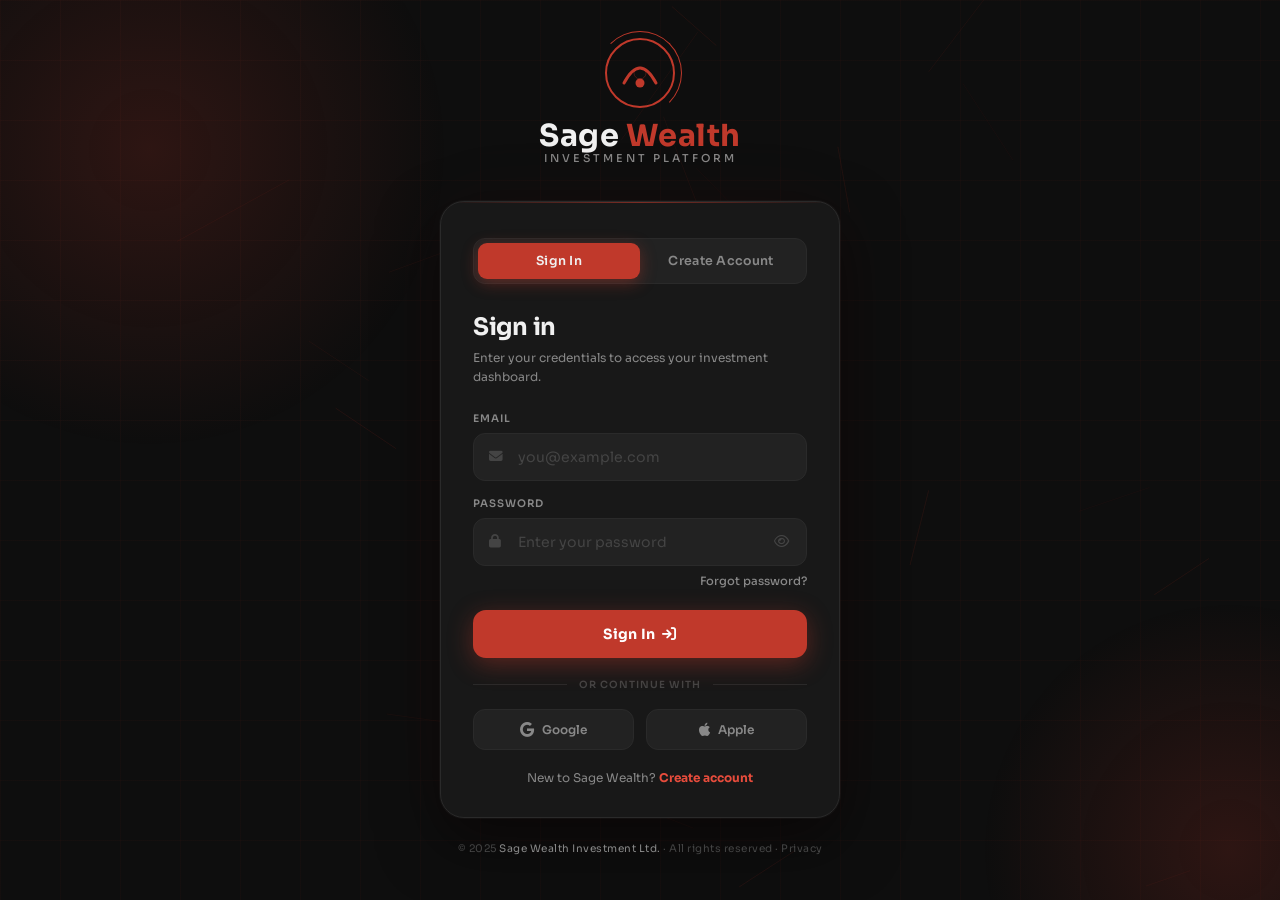
==== commit a734e6e2: "Fix duplicated country code in signup phone number Phone was built via naive string concat (dialCode" ====
--- a/index.html
+++ b/index.html
@@ -840,6 +840,20 @@
         liveCheck('regEmail', 'regEmailCheck', v => /^[^\s@]+@[^\s@]+\.[^\s@]+$/.test(v));
         liveCheck('regPhone', 'regPhoneCheck', v => v.replace(/[^0-9]/g, '').length >= 7);
 
+        /* ── Combine the selected dial code with the typed local number.
+           Strips any '+', spaces, or a re-typed country code / leading trunk
+           zero from the local field so the result is always {dialCode}{digits}
+           in the correct order, never a duplicated code. ── */
+        function buildFullPhone(dialCode, localRaw) {
+            let digits = (localRaw || '').replace(/[^0-9]/g, '');
+            const dialDigits = dialCode.replace(/[^0-9]/g, '');
+            if (dialDigits && digits.startsWith(dialDigits)) {
+                digits = digits.slice(dialDigits.length);
+            }
+            digits = digits.replace(/^0+/, '');
+            return digits ? dialCode + digits : '';
+        }
+
         /* ── Register photo preview ── */
         let regPhotoFile = null;
         document.getElementById('regPhotoInput').addEventListener('change', function () {
@@ -922,7 +936,7 @@
             const email     = document.getElementById('regEmail').value.trim();
             const phoneLocal = document.getElementById('regPhone').value.trim();
             const dialCode  = document.getElementById('regCountryDialCode').value;
-            const phone     = phoneLocal ? dialCode + ' ' + phoneLocal : '';
+            const phone     = buildFullPhone(dialCode, phoneLocal);
             const password  = document.getElementById('regPassword').value;
             const terms    = document.getElementById('termsCheck').checked;
             const btn      = document.getElementById('registerBtn');
@@ -931,7 +945,7 @@
             errBox.classList.remove('show');
             if (!name || !email || !phone || !password) { errTxt.textContent = 'Please fill in all fields.'; errBox.classList.add('show'); shakeCard(); return; }
             if (!/^[^\s@]+@[^\s@]+\.[^\s@]+$/.test(email)) { errTxt.textContent = 'Please enter a valid email address.'; errBox.classList.add('show'); shakeCard(); return; }
-            if (phone.replace(/[^0-9]/g, '').length < 7) { errTxt.textContent = 'Please enter a valid phone number.'; errBox.classList.add('show'); shakeCard(); return; }
+            if (phoneLocal.replace(/[^0-9]/g, '').length < 7) { errTxt.textContent = 'Please enter a valid phone number.'; errBox.classList.add('show'); shakeCard(); return; }
             if (password.length < 8) { errTxt.textContent = 'Password must be at least 8 characters.'; errBox.classList.add('show'); shakeCard(); return; }
             if (!terms) { errTxt.textContent = 'You must agree to the Terms of Service.'; errBox.classList.add('show'); shakeCard(); return; }
 
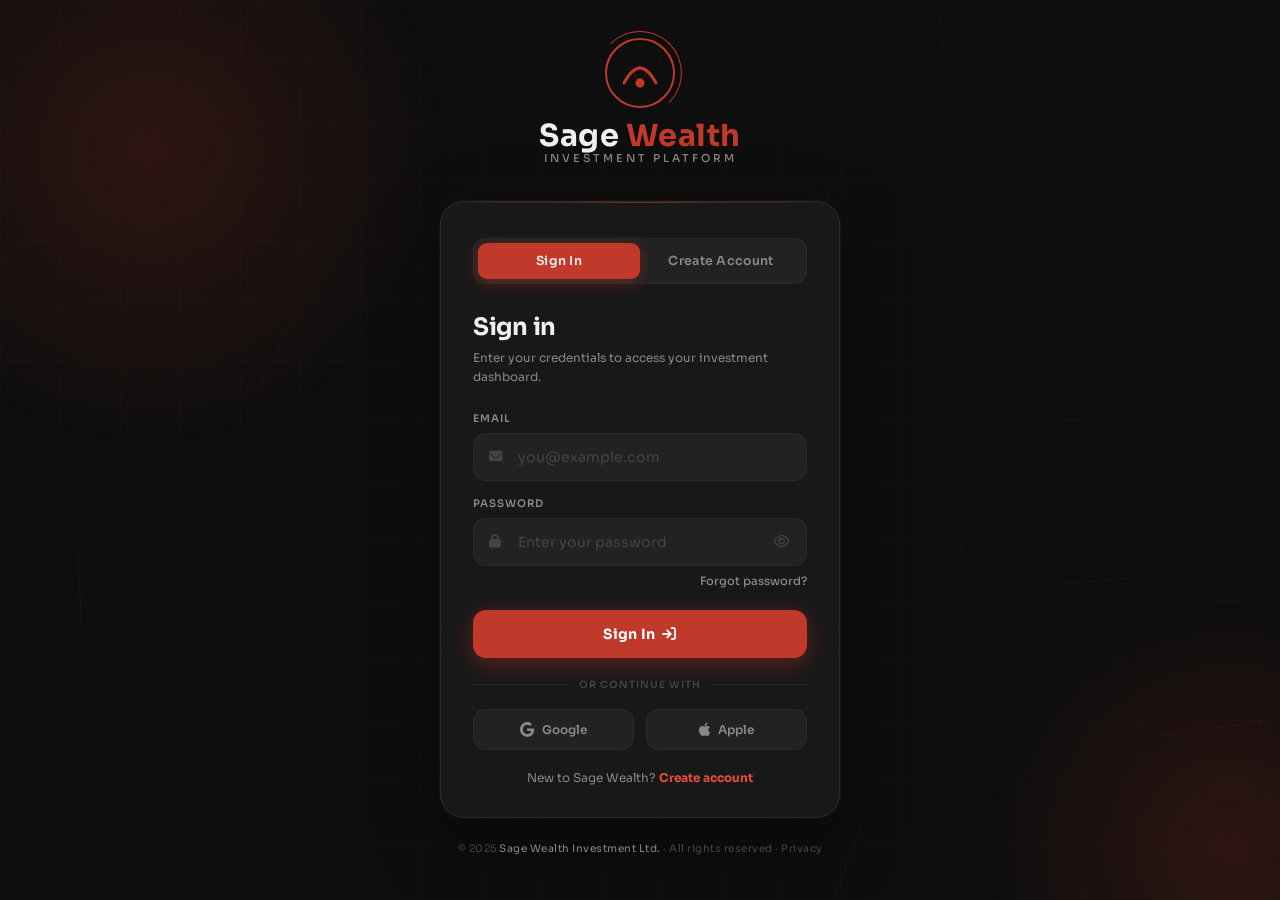
==== commit dd493b98: "Fix PIN setup overlay being permanently skipped The DB-backed PIN sync added in the previous commit " ====
--- a/index.html
+++ b/index.html
@@ -836,6 +836,17 @@
                 this.classList.toggle('valid', ok);
             });
         }
+        // The country code is already captured by the flag picker, so this
+        // field only ever holds the local number — strip '+' and any other
+        // non-digit characters as the user types.
+        const regPhoneInput = document.getElementById('regPhone');
+        if (regPhoneInput) {
+            regPhoneInput.addEventListener('input', function () {
+                const cleaned = this.value.replace(/[^0-9]/g, '');
+                if (cleaned !== this.value) this.value = cleaned;
+            });
+        }
+
         liveCheck('regName',  'regNameCheck',  v => v.trim().split(' ').length >= 2 && v.trim().length >= 4);
         liveCheck('regEmail', 'regEmailCheck', v => /^[^\s@]+@[^\s@]+\.[^\s@]+$/.test(v));
         liveCheck('regPhone', 'regPhoneCheck', v => v.replace(/[^0-9]/g, '').length >= 7);
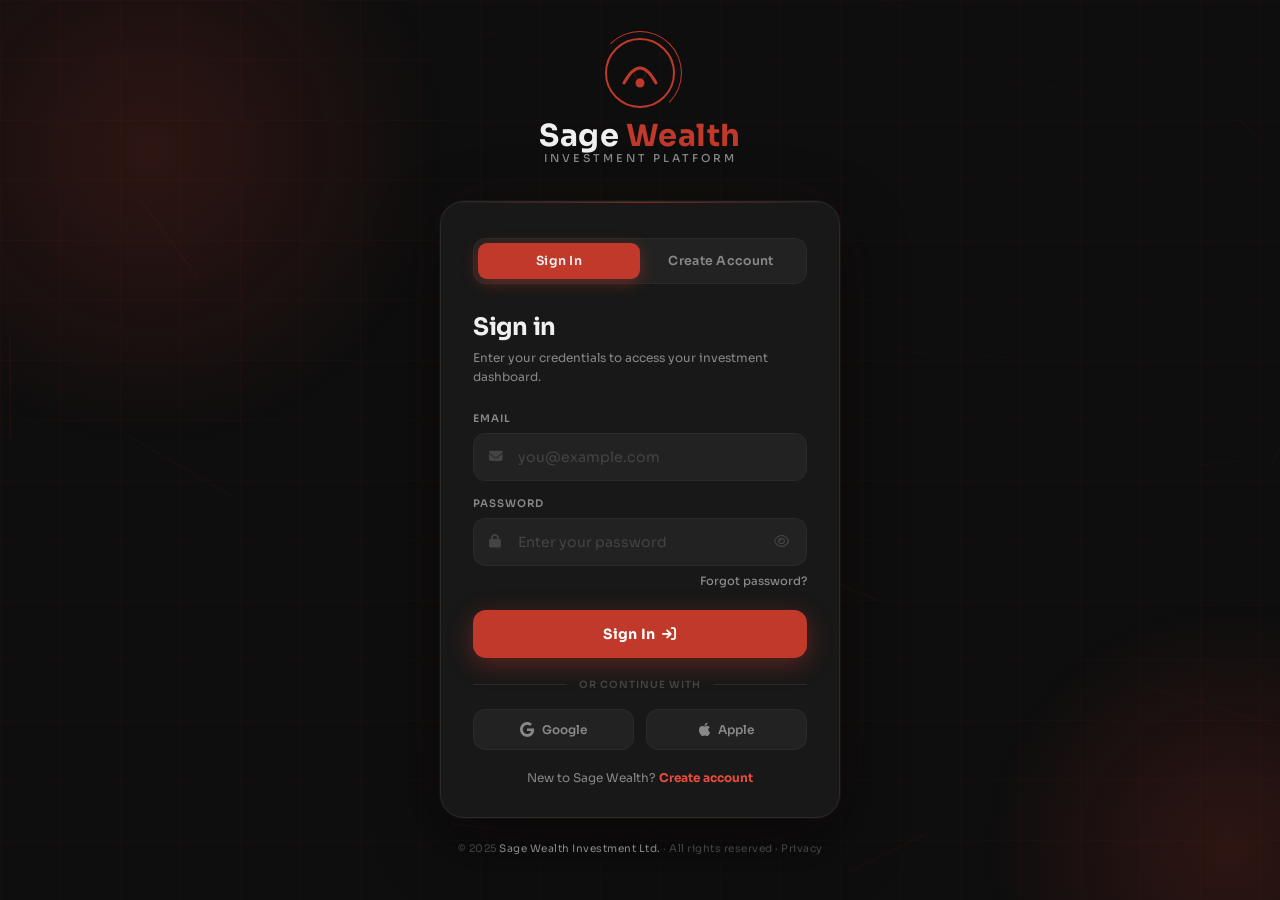
==== commit 7917e39d: "Strip a re-typed country code from the phone number field live Selecting Nigeria (+234) and then typ" ====
--- a/index.html
+++ b/index.html
@@ -837,12 +837,19 @@
             });
         }
         // The country code is already captured by the flag picker, so this
-        // field only ever holds the local number — strip '+' and any other
-        // non-digit characters as the user types.
+        // field only ever holds the local number — strip '+', any other
+        // non-digit characters, and a re-typed copy of the selected dial
+        // code as the user types (e.g. picking Nigeria +234 then typing
+        // "234..." would otherwise duplicate the code already shown).
         const regPhoneInput = document.getElementById('regPhone');
         if (regPhoneInput) {
             regPhoneInput.addEventListener('input', function () {
-                const cleaned = this.value.replace(/[^0-9]/g, '');
+                let cleaned = this.value.replace(/[^0-9]/g, '');
+                const dialCodeEl = document.getElementById('regCountryDialCode');
+                const dialDigits = dialCodeEl ? dialCodeEl.value.replace(/[^0-9]/g, '') : '';
+                if (dialDigits && cleaned.startsWith(dialDigits)) {
+                    cleaned = cleaned.slice(dialDigits.length);
+                }
                 if (cleaned !== this.value) this.value = cleaned;
             });
         }
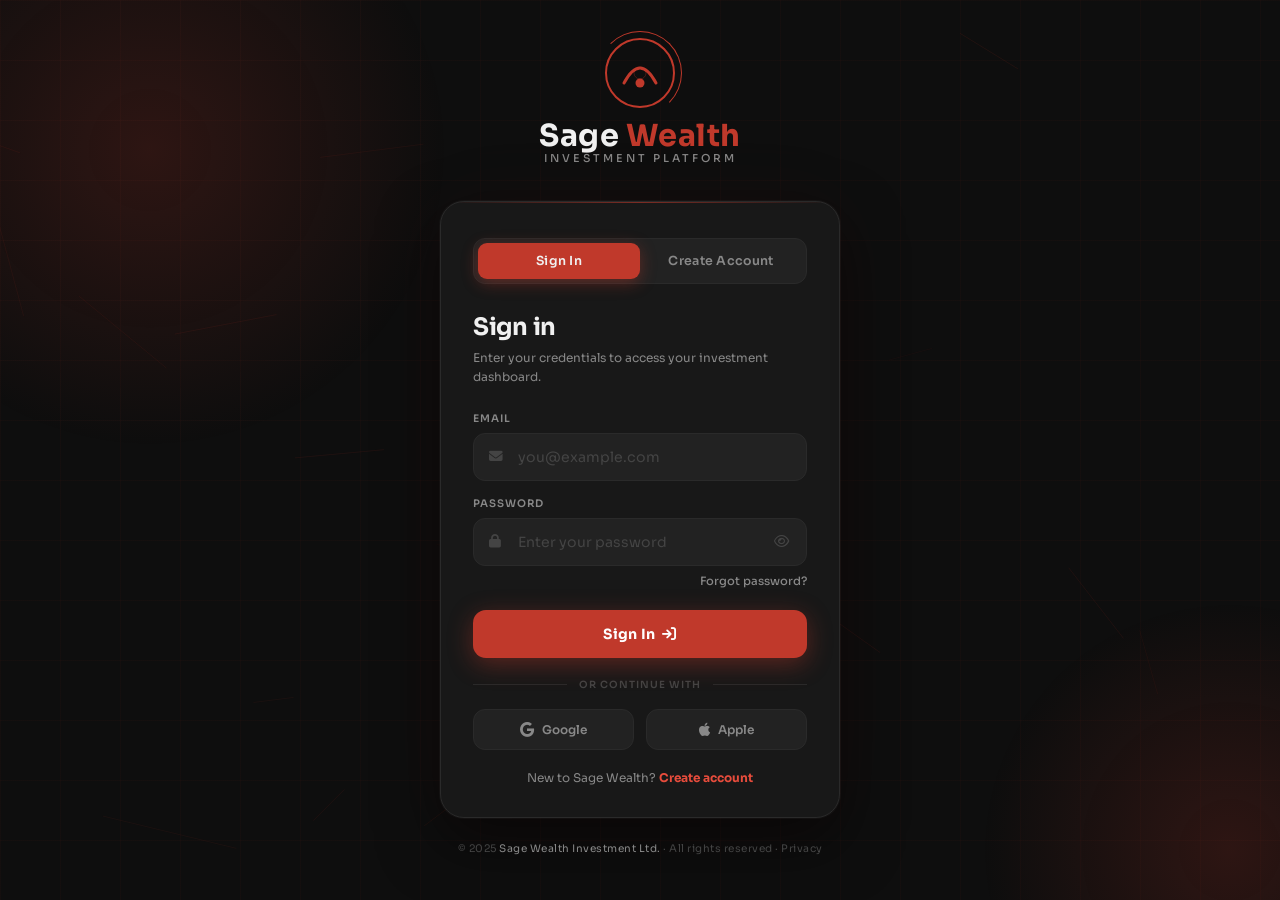
==== commit 03cd0c40: "Auto-detect country code typed without using the dropdown Root cause of the persistent "234 still sh" ====
--- a/index.html
+++ b/index.html
@@ -838,15 +838,36 @@
         }
         // The country code is already captured by the flag picker, so this
         // field only ever holds the local number — strip '+', any other
-        // non-digit characters, and a re-typed copy of the selected dial
-        // code as the user types (e.g. picking Nigeria +234 then typing
-        // "234..." would otherwise duplicate the code already shown).
+        // non-digit characters, and a re-typed copy of the dial code.
+        // If what's typed starts with a DIFFERENT country's code than the
+        // one currently selected (e.g. the picker is still on default +1
+        // but the user just types "234..." without ever opening it), the
+        // picker auto-switches to match instead of leaving it stuck.
         const regPhoneInput = document.getElementById('regPhone');
         if (regPhoneInput) {
             regPhoneInput.addEventListener('input', function () {
                 let cleaned = this.value.replace(/[^0-9]/g, '');
                 const dialCodeEl = document.getElementById('regCountryDialCode');
-                const dialDigits = dialCodeEl ? dialCodeEl.value.replace(/[^0-9]/g, '') : '';
+                const flagEl = document.getElementById('regCountryFlag');
+                const codeEl = document.getElementById('regCountryCode');
+                let dialDigits = dialCodeEl ? dialCodeEl.value.replace(/[^0-9]/g, '') : '';
+
+                if (!(dialDigits && cleaned.startsWith(dialDigits))) {
+                    const match = COUNTRIES
+                        .filter(([iso2, code]) => {
+                            const codeDigits = code.replace(/[^0-9]/g, '');
+                            return codeDigits.length >= 2 && cleaned.startsWith(codeDigits);
+                        })
+                        .sort((a, b) => b[1].length - a[1].length)[0];
+                    if (match) {
+                        const [iso2, code] = match;
+                        if (flagEl) flagEl.src = flagUrl(iso2);
+                        if (codeEl) codeEl.textContent = code;
+                        if (dialCodeEl) dialCodeEl.value = code;
+                        dialDigits = code.replace(/[^0-9]/g, '');
+                    }
+                }
+
                 if (dialDigits && cleaned.startsWith(dialDigits)) {
                     cleaned = cleaned.slice(dialDigits.length);
                 }
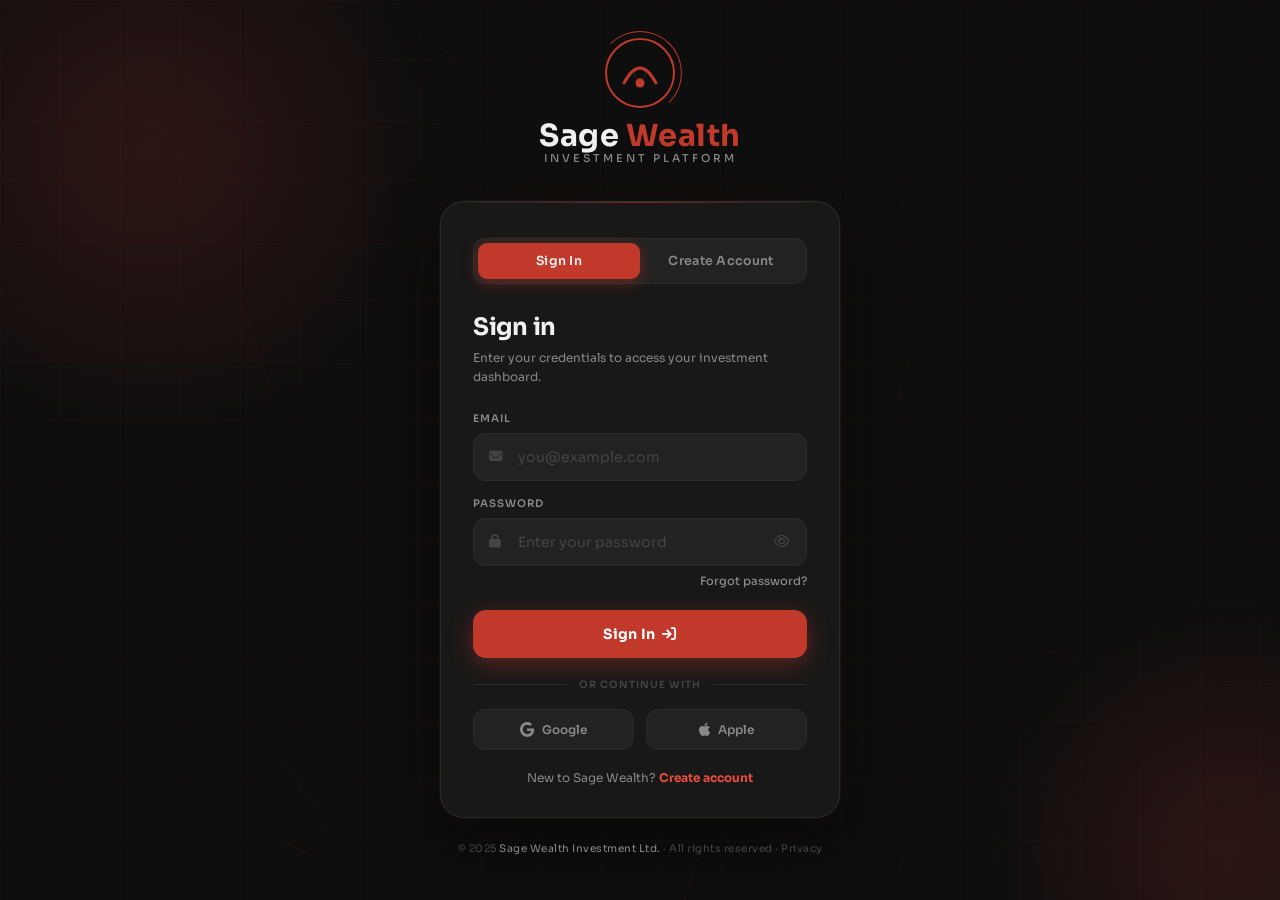
==== commit 428302d5: "Cap phone number length per ITU E.164 (max 15 digits total) The local number field had no length lim" ====
--- a/index.html
+++ b/index.html
@@ -871,6 +871,14 @@
                 if (dialDigits && cleaned.startsWith(dialDigits)) {
                     cleaned = cleaned.slice(dialDigits.length);
                 }
+
+                // ITU E.164 caps a full international number (country code +
+                // local number) at 15 digits total — so the local part alone
+                // can never be longer than 15 minus however long the
+                // selected dial code is. Anything typed past that is ignored.
+                const maxLocalLen = Math.max(4, 15 - dialDigits.length);
+                if (cleaned.length > maxLocalLen) cleaned = cleaned.slice(0, maxLocalLen);
+
                 if (cleaned !== this.value) this.value = cleaned;
             });
         }
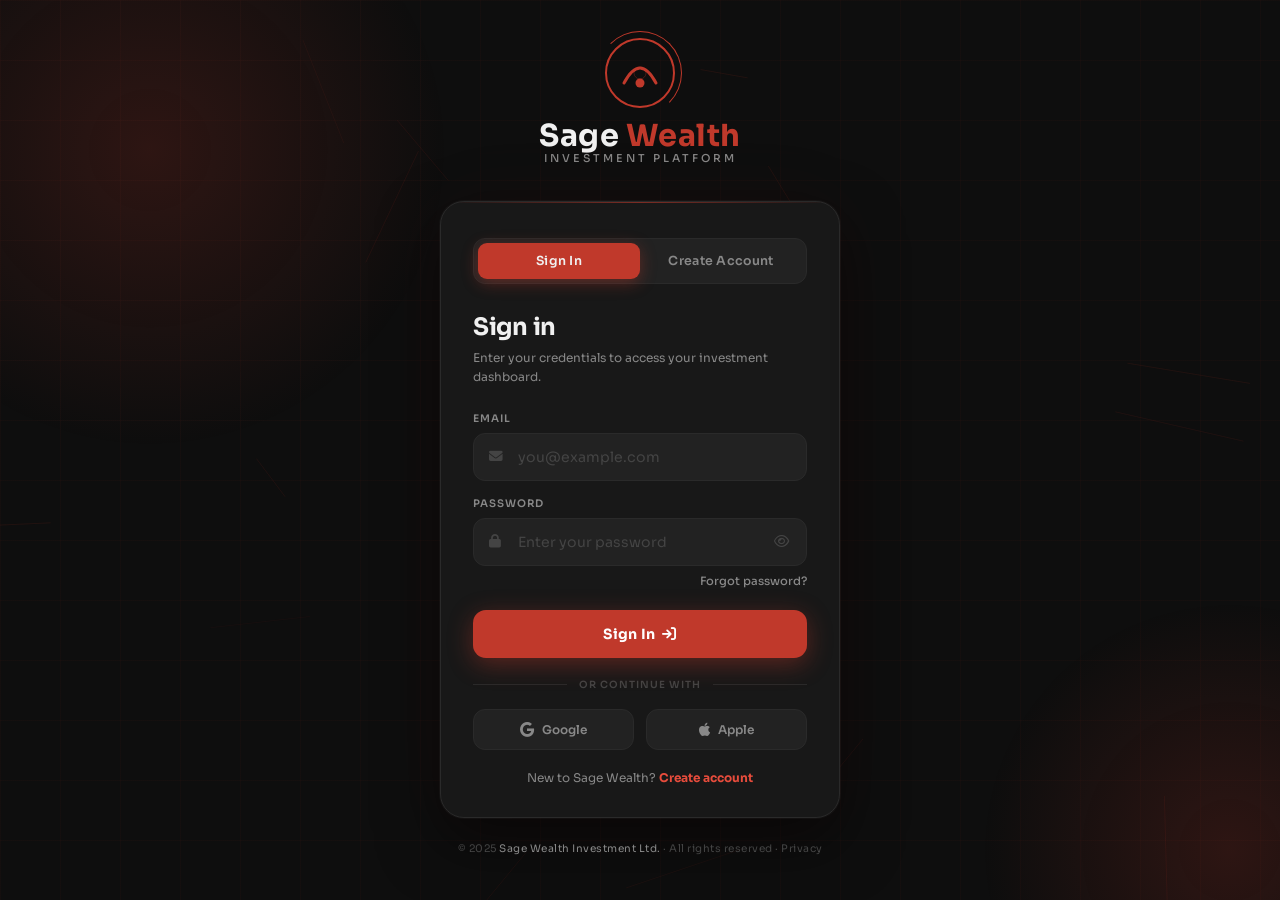
==== commit cce456d5: "Require a profile picture at signup Removed the "(optional)" label and added a check in handleRegist" ====
--- a/index.html
+++ b/index.html
@@ -521,7 +521,7 @@
                 </div>
 
                 <div class="input-group">
-                    <label class="input-label">Profile Picture <span style="color:var(--text-dim); text-transform:none; font-weight:400;">(optional)</span></label>
+                    <label class="input-label">Profile Picture</label>
                     <div class="photo-upload-row">
                         <div class="photo-preview" id="regPhotoPreview"><i class="fa-solid fa-user"></i></div>
                         <label class="photo-upload-btn" for="regPhotoInput"><i class="fa-solid fa-camera"></i> Choose Photo</label>
@@ -991,6 +991,7 @@
             const errTxt   = document.getElementById('registerErrorText');
             errBox.classList.remove('show');
             if (!name || !email || !phone || !password) { errTxt.textContent = 'Please fill in all fields.'; errBox.classList.add('show'); shakeCard(); return; }
+            if (!regPhotoFile) { errTxt.textContent = 'Please choose a profile picture.'; errBox.classList.add('show'); shakeCard(); return; }
             if (!/^[^\s@]+@[^\s@]+\.[^\s@]+$/.test(email)) { errTxt.textContent = 'Please enter a valid email address.'; errBox.classList.add('show'); shakeCard(); return; }
             if (phoneLocal.replace(/[^0-9]/g, '').length < 7) { errTxt.textContent = 'Please enter a valid phone number.'; errBox.classList.add('show'); shakeCard(); return; }
             if (password.length < 8) { errTxt.textContent = 'Password must be at least 8 characters.'; errBox.classList.add('show'); shakeCard(); return; }
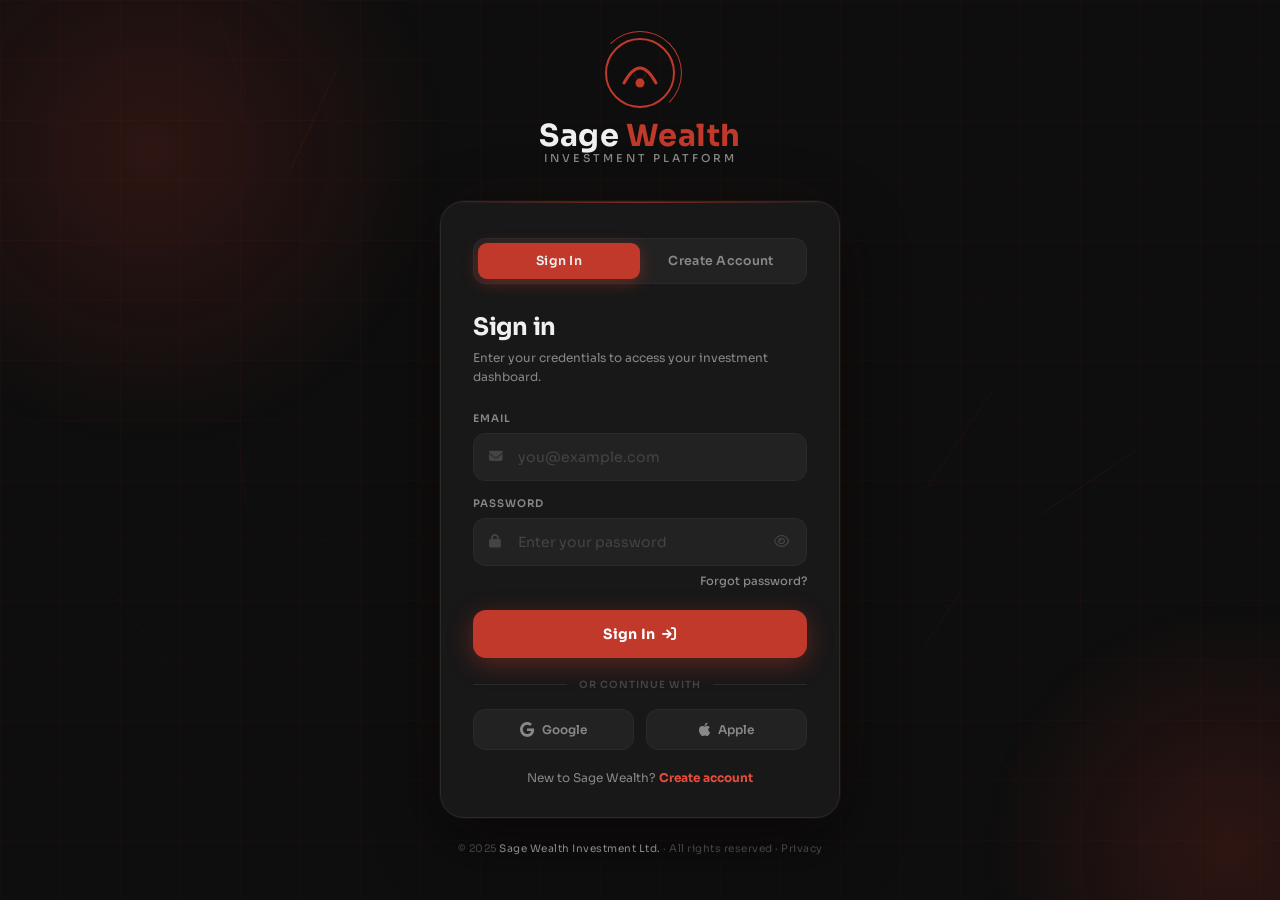
==== commit 5071059c: "Stop auto-switching country code based on typed digits Typing a number was flipping the picker's sel" ====
--- a/index.html
+++ b/index.html
@@ -836,46 +836,25 @@
                 this.classList.toggle('valid', ok);
             });
         }
-        // The country code is already captured by the flag picker, so this
-        // field only ever holds the local number — strip '+', any other
-        // non-digit characters, and a re-typed copy of the dial code.
-        // If what's typed starts with a DIFFERENT country's code than the
-        // one currently selected (e.g. the picker is still on default +1
-        // but the user just types "234..." without ever opening it), the
-        // picker auto-switches to match instead of leaving it stuck.
+        // The country code comes only from the flag picker — the user
+        // selects it explicitly, and this field is purely for the local
+        // number. It never auto-switches the picker based on what's typed
+        // here. It still strips '+', any non-digit characters, and a
+        // re-typed copy of whichever code is *already* selected (in case
+        // of habit), and enforces the ITU E.164 rule that a full
+        // international number (country code + local number) can't exceed
+        // 15 digits total.
         const regPhoneInput = document.getElementById('regPhone');
         if (regPhoneInput) {
             regPhoneInput.addEventListener('input', function () {
                 let cleaned = this.value.replace(/[^0-9]/g, '');
                 const dialCodeEl = document.getElementById('regCountryDialCode');
-                const flagEl = document.getElementById('regCountryFlag');
-                const codeEl = document.getElementById('regCountryCode');
-                let dialDigits = dialCodeEl ? dialCodeEl.value.replace(/[^0-9]/g, '') : '';
-
-                if (!(dialDigits && cleaned.startsWith(dialDigits))) {
-                    const match = COUNTRIES
-                        .filter(([iso2, code]) => {
-                            const codeDigits = code.replace(/[^0-9]/g, '');
-                            return codeDigits.length >= 2 && cleaned.startsWith(codeDigits);
-                        })
-                        .sort((a, b) => b[1].length - a[1].length)[0];
-                    if (match) {
-                        const [iso2, code] = match;
-                        if (flagEl) flagEl.src = flagUrl(iso2);
-                        if (codeEl) codeEl.textContent = code;
-                        if (dialCodeEl) dialCodeEl.value = code;
-                        dialDigits = code.replace(/[^0-9]/g, '');
-                    }
-                }
+                const dialDigits = dialCodeEl ? dialCodeEl.value.replace(/[^0-9]/g, '') : '';
 
                 if (dialDigits && cleaned.startsWith(dialDigits)) {
                     cleaned = cleaned.slice(dialDigits.length);
                 }
 
-                // ITU E.164 caps a full international number (country code +
-                // local number) at 15 digits total — so the local part alone
-                // can never be longer than 15 minus however long the
-                // selected dial code is. Anything typed past that is ignored.
                 const maxLocalLen = Math.max(4, 15 - dialDigits.length);
                 if (cleaned.length > maxLocalLen) cleaned = cleaned.slice(0, maxLocalLen);
 
